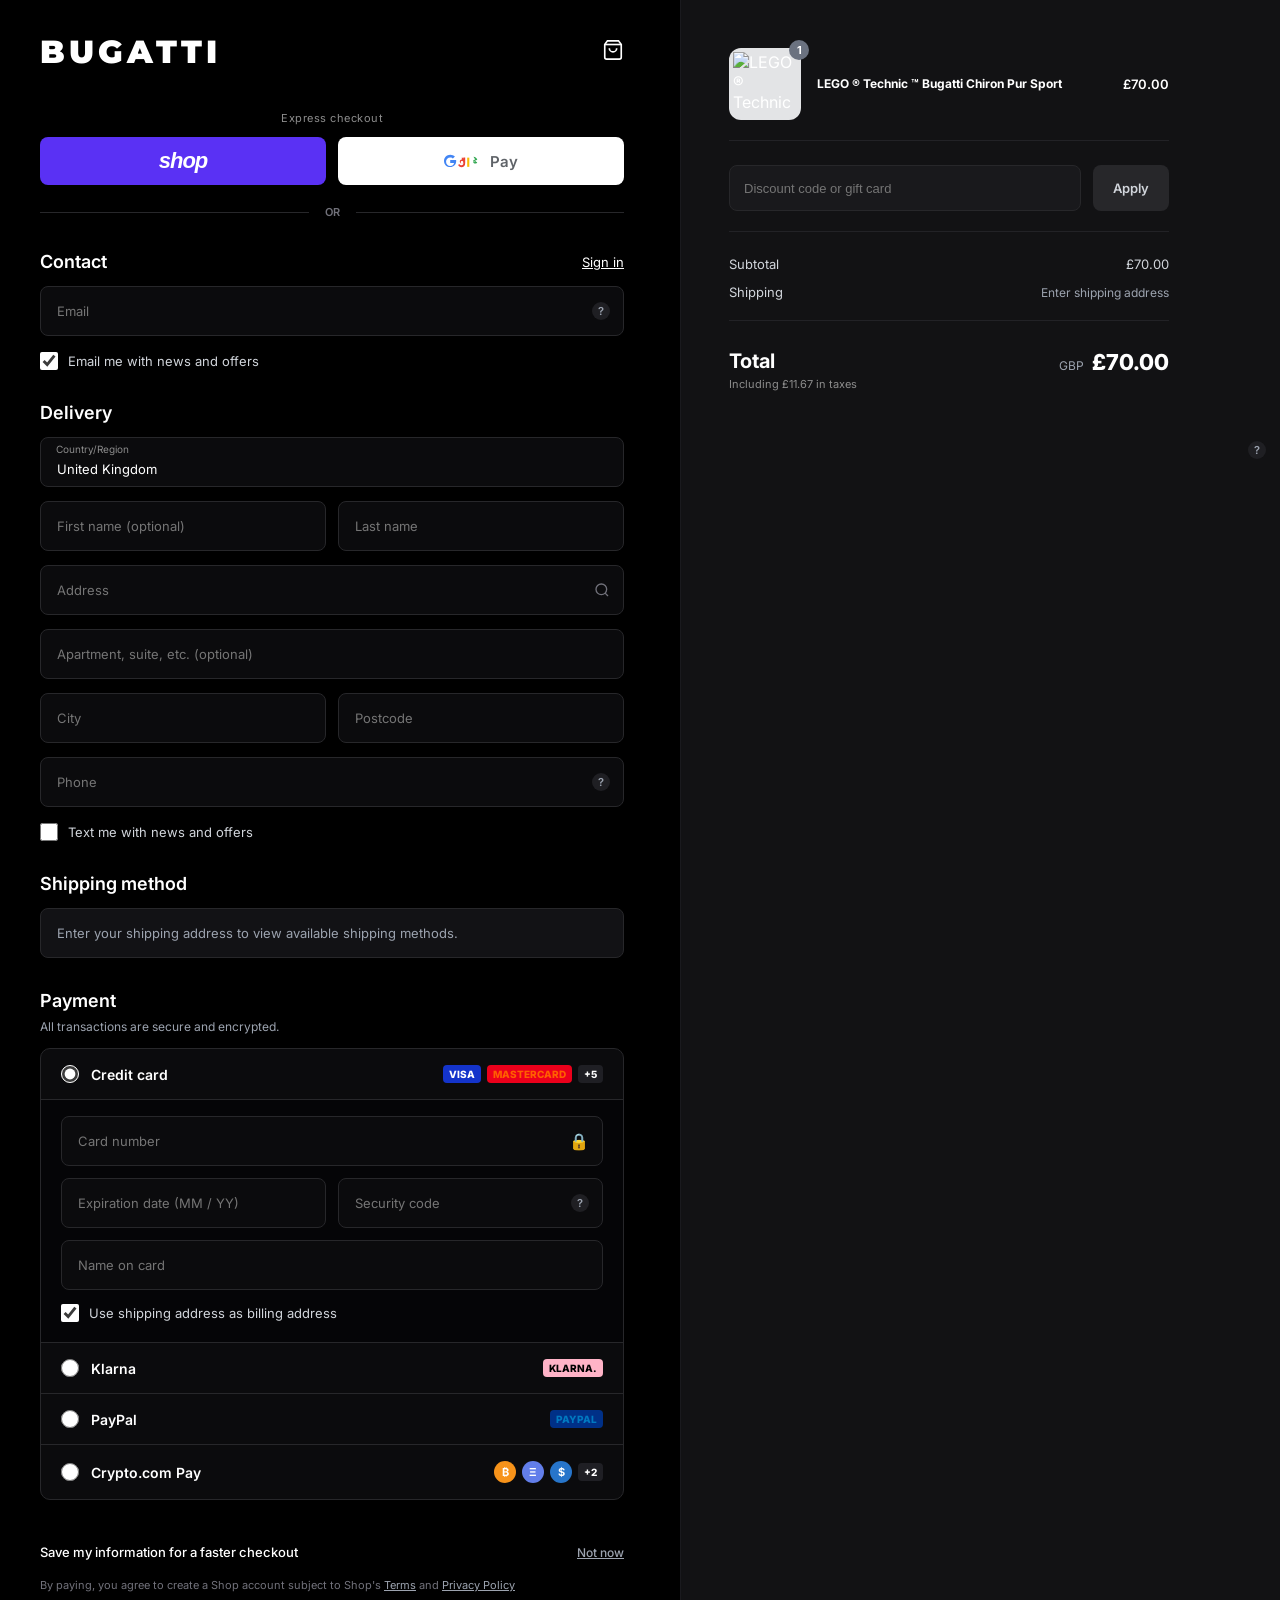
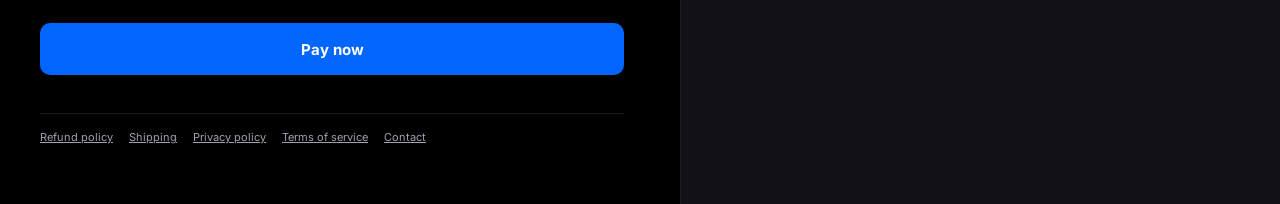
==== checkout.html @ eda36b37 "New" ====
<!DOCTYPE html>
<html lang="en">
<head>
  <meta charset="UTF-8">
  <meta name="viewport" content="width=device-width, initial-scale=1.0">
  <title>Checkout - BUGATTI Store</title>
  <link rel="preconnect" href="https://fonts.googleapis.com">
  <link rel="preconnect" href="https://fonts.gstatic.com" crossorigin>
  <link href="https://fonts.googleapis.com/css2?family=Inter:wght@300;400;500;600;700;800&family=Montserrat:wght@700;800;900&display=swap" rel="stylesheet">
  <link rel="stylesheet" href="checkout.css">
</head>
<body>
  <div class="checkout-layout">
    <!-- LEFT COLUMN: Checkout Form -->
    <main class="checkout-main">
      <div class="checkout-header">
        <a href="index.html" class="logo">BUGATTI</a>
        <a href="index.html" class="cart-bag-icon" title="Return to store">
          <svg width="22" height="22" viewBox="0 0 24 24" fill="none" stroke="currentColor" stroke-width="1.8">
            <path d="M6 2L3 6v14a2 2 0 0 0 2 2h14a2 2 0 0 0 2-2V6l-3-4z"></path>
            <line x1="3" y1="6" x2="21" y2="6"></line>
            <path d="M16 10a4 4 0 0 1-8 0"></path>
          </svg>
        </a>
      </div>

      <!-- Express Checkout -->
      <section class="express-checkout-section">
        <div class="express-title">Express checkout</div>
        <div class="express-buttons">
          <button class="btn-express btn-shop">
            <span>shop</span>
          </button>
          <button class="btn-express btn-gpay">
            <svg width="42" height="18" viewBox="0 0 42 18">
              <path fill="#4285F4" d="M6.22 8.41v2.54h3.81c-.16 1.04-1.21 3.03-3.81 3.03-2.29 0-4.16-1.9-4.16-4.24s1.87-4.24 4.16-4.24c1.3 0 2.18.55 2.68 1.03l2.02-1.95C9.64 3.39 8.1 2.7 6.22 2.7 2.78 2.7 0 5.48 0 8.9s2.78 6.2 6.22 6.2c3.59 0 5.97-2.52 5.97-6.07 0-.41-.04-.72-.1-.99H6.22z"/>
              <path fill="#EA4335" d="M17.8 7.42c-1.12 0-2.02.85-2.02 2.05 0 1.18.9 2.05 2.02 2.05.62 0 1.25-.31 1.55-.78v.63c0 1.25-.76 1.93-1.85 1.93-.89 0-1.45-.63-1.67-1.17l-1.78.74c.51 1.22 1.86 2.36 3.45 2.36 2.01 0 3.7-1.18 3.7-4.12V5.62h-1.91v.78c-.35-.44-.95-.98-1.49-.98zm.22 1.63c.64 0 1.23.53 1.23 1.25 0 .73-.59 1.24-1.23 1.24-.65 0-1.25-.51-1.25-1.24 0-.74.6-1.25 1.25-1.25z"/>
              <path fill="#FBBC05" d="M25.3 5.62h-2.1v9.23h2.1V5.62z"/>
              <path fill="#34A853" d="M31.2 7.42c-1.17 0-2.14.93-2.14 2.05 0 1.11.96 2.05 2.14 2.05 1.14 0 1.81-.78 2.05-1.34l-1.73-.72c-.14.3-.43.71-.98.71-.56 0-1.02-.32-1.21-.77l3.96-1.64-.19-.44c-.35-.95-1.44-2.61-3.66-2.61zm.08 1.59c.43 0 .75.22.88.51l-2.09.87c.01-.73.53-1.38 1.21-1.38z"/>
            </svg>
            <span class="gpay-text">Pay</span>
          </button>
        </div>
        <div class="divider">
          <span>OR</span>
        </div>
      </section>

      <!-- Contact -->
      <section class="checkout-section">
        <div class="section-header">
          <h2>Contact</h2>
          <a href="#" class="link-signin">Sign in</a>
        </div>
        <div class="input-field">
          <input type="email" id="email" placeholder="Email" required>
          <span class="field-icon-help">?</span>
        </div>
        <label class="checkbox-label">
          <input type="checkbox" checked>
          <span>Email me with news and offers</span>
        </label>
      </section>

      <!-- Delivery -->
      <section class="checkout-section">
        <h2>Delivery</h2>
        <div class="input-field">
          <select id="country">
            <option value="UK">United Kingdom</option>
            <option value="US">United States</option>
            <option value="FR">France</option>
            <option value="DE">Germany</option>
            <option value="VN">Vietnam</option>
          </select>
          <label class="floating-label">Country/Region</label>
        </div>

        <div class="input-grid">
          <div class="input-field">
            <input type="text" placeholder="First name (optional)">
          </div>
          <div class="input-field">
            <input type="text" placeholder="Last name" required>
          </div>
        </div>

        <div class="input-field">
          <input type="text" placeholder="Address" required>
          <span class="field-icon-search">
            <svg width="16" height="16" viewBox="0 0 24 24" fill="none" stroke="currentColor" stroke-width="2">
              <circle cx="11" cy="11" r="8"></circle>
              <line x1="21" y1="21" x2="16.65" y2="16.65"></line>
            </svg>
          </span>
        </div>

        <div class="input-field">
          <input type="text" placeholder="Apartment, suite, etc. (optional)">
        </div>

        <div class="input-grid">
          <div class="input-field">
            <input type="text" placeholder="City" required>
          </div>
          <div class="input-field">
            <input type="text" placeholder="Postcode" required>
          </div>
        </div>

        <div class="input-field">
          <input type="tel" placeholder="Phone" required>
          <span class="field-icon-help">?</span>
        </div>

        <label class="checkbox-label">
          <input type="checkbox">
          <span>Text me with news and offers</span>
        </label>
      </section>

      <!-- Shipping Method -->
      <section class="checkout-section">
        <h2>Shipping method</h2>
        <div class="shipping-placeholder">
          Enter your shipping address to view available shipping methods.
        </div>
      </section>

      <!-- Payment -->
      <section class="checkout-section">
        <h2>Payment</h2>
        <p class="section-subtext">All transactions are secure and encrypted.</p>

        <div class="payment-options">
          <!-- Credit Card Option -->
          <div class="payment-accordion-item active">
            <label class="payment-header">
              <div class="payment-radio-title">
                <input type="radio" name="payment_method" value="credit_card" checked>
                <span>Credit card</span>
              </div>
              <div class="payment-brand-icons">
                <span class="card-badge visa">VISA</span>
                <span class="card-badge mc">mastercard</span>
                <span class="card-badge extra">+5</span>
              </div>
            </label>

            <div class="payment-body">
              <div class="input-field">
                <input type="text" placeholder="Card number" required>
                <span class="field-icon-lock">🔒</span>
              </div>
              <div class="input-grid">
                <div class="input-field">
                  <input type="text" placeholder="Expiration date (MM / YY)" required>
                </div>
                <div class="input-field">
                  <input type="text" placeholder="Security code" required>
                  <span class="field-icon-help">?</span>
                </div>
              </div>
              <div class="input-field">
                <input type="text" placeholder="Name on card" required>
              </div>

              <label class="checkbox-label">
                <input type="checkbox" checked>
                <span>Use shipping address as billing address</span>
              </label>
            </div>
          </div>

          <!-- Klarna Option -->
          <div class="payment-accordion-item">
            <label class="payment-header">
              <div class="payment-radio-title">
                <input type="radio" name="payment_method" value="klarna">
                <span>Klarna</span>
              </div>
              <div class="payment-brand-icons">
                <span class="card-badge klarna">Klarna.</span>
              </div>
            </label>
          </div>

          <!-- PayPal Option -->
          <div class="payment-accordion-item">
            <label class="payment-header">
              <div class="payment-radio-title">
                <input type="radio" name="payment_method" value="paypal">
                <span>PayPal</span>
              </div>
              <div class="payment-brand-icons">
                <span class="card-badge paypal">PayPal</span>
              </div>
            </label>
          </div>

          <!-- Crypto.com Pay Option -->
          <div class="payment-accordion-item">
            <label class="payment-header">
              <div class="payment-radio-title">
                <input type="radio" name="payment_method" value="crypto">
                <span>Crypto.com Pay</span>
              </div>
              <div class="payment-brand-icons">
                <span class="crypto-icon btc">₿</span>
                <span class="crypto-icon eth">Ξ</span>
                <span class="crypto-icon usdc">$</span>
                <span class="card-badge extra">+2</span>
              </div>
            </label>
          </div>
        </div>
      </section>

      <!-- Save Info & Pay Now -->
      <section class="checkout-section footer-actions">
        <div class="save-info-header">
          <span>Save my information for a faster checkout</span>
          <a href="#" class="link-notnow">Not now</a>
        </div>
        <p class="terms-text">By paying, you agree to create a Shop account subject to Shop's <a href="#">Terms</a> and <a href="#">Privacy Policy</a></p>

        <button class="btn-pay-now" id="pay-now-btn">Pay now</button>

        <footer class="policy-links">
          <a href="#">Refund policy</a>
          <a href="#">Shipping</a>
          <a href="#">Privacy policy</a>
          <a href="#">Terms of service</a>
          <a href="#">Contact</a>
        </footer>
      </section>
    </main>

    <!-- RIGHT COLUMN: Order Summary Side Panel -->
    <aside class="checkout-sidebar">
      <div class="sidebar-inner">
        <!-- Order Items List -->
        <div class="summary-items-list" id="summary-items-list">
          <div class="summary-item">
            <div class="summary-thumb-box">
              <img src="assets/lego_bugatti.jpg" alt="LEGO Technic Bugatti Chiron Pur Sport">
              <span class="summary-badge">1</span>
            </div>
            <div class="summary-item-title">
              LEGO ® Technic ™ Bugatti Chiron Pur Sport
            </div>
            <div class="summary-item-price">£70.00</div>
          </div>
        </div>

        <!-- Discount Code Input -->
        <div class="discount-wrapper">
          <input type="text" id="discount-code" placeholder="Discount code or gift card">
          <button class="btn-apply-discount" id="btn-apply-discount">Apply</button>
        </div>

        <!-- Cost Breakdown -->
        <div class="cost-breakdown">
          <div class="cost-row">
            <span>Subtotal</span>
            <span class="cost-val" id="summary-subtotal">£70.00</span>
          </div>
          <div class="cost-row">
            <span class="shipping-label-wrapper">
              Shipping <span class="field-icon-help">?</span>
            </span>
            <span class="cost-subtext">Enter shipping address</span>
          </div>
        </div>

        <div class="total-row">
          <div class="total-label-box">
            <span class="total-title">Total</span>
            <span class="tax-note" id="tax-note">Including £11.67 in taxes</span>
          </div>
          <div class="total-amount">
            <span class="currency-code">GBP</span>
            <span class="total-val" id="summary-total">£70.00</span>
          </div>
        </div>
      </div>
    </aside>
  </div>

  <script src="checkout.js"></script>
</body>
</html>
---- checkout.css ----
/* CHECKOUT PAGE STYLES */
* {
  margin: 0;
  padding: 0;
  box-sizing: border-box;
}

:root {
  --bg-left: #000000;
  --bg-right: #121214;
  --input-bg: #0b0b0d;
  --border-color: #27272a;
  --text-main: #ffffff;
  --text-muted: #9ca3af;
  --blue-primary: #0066ff;
  --font-main: 'Inter', -apple-system, BlinkMacSystemFont, sans-serif;
  --font-logo: 'Montserrat', sans-serif;
}

body {
  background-color: var(--bg-left);
  color: var(--text-main);
  font-family: var(--font-main);
  min-height: 100vh;
  -webkit-font-smoothing: antialiased;
}

a {
  color: inherit;
  text-decoration: none;
}

button {
  cursor: pointer;
  border: none;
  background: none;
  font-family: inherit;
  color: inherit;
}

/* LAYOUT */
.checkout-layout {
  display: flex;
  min-height: 100vh;
}

/* LEFT MAIN COLUMN */
.checkout-main {
  flex: 1.1;
  max-width: 680px;
  margin-left: auto;
  padding: 32px 56px 60px 40px;
  display: flex;
  flex-direction: column;
  gap: 32px;
}

.checkout-header {
  display: flex;
  align-items: center;
  justify-content: space-between;
  padding-bottom: 8px;
}

.logo {
  font-family: var(--font-logo);
  font-size: 32px;
  font-weight: 900;
  letter-spacing: 4px;
  color: #ffffff;
  text-transform: uppercase;
}

.cart-bag-icon {
  color: #ffffff;
  transition: opacity 0.2s ease;
}

.cart-bag-icon:hover {
  opacity: 0.7;
}

/* EXPRESS CHECKOUT */
.express-checkout-section {
  display: flex;
  flex-direction: column;
  align-items: center;
  gap: 12px;
}

.express-title {
  font-size: 11px;
  color: #8c8c8c;
  letter-spacing: 0.5px;
}

.express-buttons {
  width: 100%;
  display: grid;
  grid-template-columns: 1fr 1fr;
  gap: 12px;
}

.btn-express {
  height: 48px;
  border-radius: 8px;
  display: flex;
  align-items: center;
  justify-content: center;
  font-weight: 700;
  transition: opacity 0.2s ease;
}

.btn-express:hover {
  opacity: 0.9;
}

.btn-shop {
  background-color: #5a31f4;
  color: #ffffff;
  font-size: 22px;
  font-style: italic;
  font-family: sans-serif;
  letter-spacing: -1px;
}

.btn-gpay {
  background-color: #ffffff;
  color: #000000;
  display: flex;
  align-items: center;
  gap: 4px;
}

.gpay-text {
  font-size: 15px;
  font-weight: 600;
  color: #5f6368;
}

.divider {
  width: 100%;
  display: flex;
  align-items: center;
  margin-top: 8px;
}

.divider::before, .divider::after {
  content: '';
  flex: 1;
  height: 1px;
  background-color: #27272a;
}

.divider span {
  padding: 0 16px;
  font-size: 11px;
  color: #71717a;
  font-weight: 600;
}

/* CHECKOUT SECTIONS & FORM FIELDS */
.checkout-section {
  display: flex;
  flex-direction: column;
  gap: 14px;
}

.checkout-section h2 {
  font-size: 18px;
  font-weight: 600;
  color: #ffffff;
}

.section-header {
  display: flex;
  align-items: center;
  justify-content: space-between;
}

.link-signin {
  font-size: 13px;
  color: #ffffff;
  text-decoration: underline;
}

.section-subtext {
  font-size: 12px;
  color: var(--text-muted);
  margin-top: -6px;
}

/* INPUT STYLING */
.input-field {
  position: relative;
  width: 100%;
}

.input-field input, .input-field select {
  width: 100%;
  height: 50px;
  background-color: var(--input-bg);
  border: 1px solid var(--border-color);
  border-radius: 8px;
  padding: 0 16px;
  font-size: 13px;
  color: #ffffff;
  font-family: inherit;
  outline: none;
  transition: border-color 0.2s ease, box-shadow 0.2s ease;
}

.input-field input:focus, .input-field select:focus {
  border-color: #ffffff;
}

.input-field select {
  appearance: none;
  cursor: pointer;
}

.floating-label {
  position: absolute;
  top: 6px;
  left: 16px;
  font-size: 10px;
  color: #8c8c8c;
  pointer-events: none;
}

.input-field select + .floating-label {
  display: block;
}

.input-field select {
  padding-top: 14px;
}

.input-grid {
  display: grid;
  grid-template-columns: 1fr 1fr;
  gap: 12px;
}

/* Field Icons */
.field-icon-help {
  position: absolute;
  right: 14px;
  top: 50%;
  transform: translateY(-50%);
  width: 18px;
  height: 18px;
  border-radius: 50%;
  background-color: #1f1f23;
  color: #9ca3af;
  font-size: 11px;
  font-weight: 600;
  display: flex;
  align-items: center;
  justify-content: center;
  cursor: help;
}

.field-icon-search, .field-icon-lock {
  position: absolute;
  right: 14px;
  top: 50%;
  transform: translateY(-50%);
  color: #71717a;
  display: flex;
  align-items: center;
}

/* Checkbox Labels */
.checkbox-label {
  display: flex;
  align-items: center;
  gap: 10px;
  font-size: 13px;
  color: #d1d5db;
  cursor: pointer;
  margin-top: 2px;
}

.checkbox-label input[type="checkbox"] {
  width: 18px;
  height: 18px;
  accent-color: #ffffff;
  border-radius: 4px;
  cursor: pointer;
}

/* Shipping Placeholder Box */
.shipping-placeholder {
  background-color: #121215;
  border: 1px solid var(--border-color);
  border-radius: 8px;
  padding: 16px;
  font-size: 13px;
  color: var(--text-muted);
}

/* PAYMENT ACCORDION */
.payment-options {
  border: 1px solid var(--border-color);
  border-radius: 10px;
  overflow: hidden;
  display: flex;
  flex-direction: column;
  background-color: var(--input-bg);
}

.payment-accordion-item {
  border-bottom: 1px solid var(--border-color);
}

.payment-accordion-item:last-child {
  border-bottom: none;
}

.payment-header {
  padding: 16px 20px;
  display: flex;
  align-items: center;
  justify-content: space-between;
  cursor: pointer;
  user-select: none;
}

.payment-radio-title {
  display: flex;
  align-items: center;
  gap: 12px;
  font-size: 14px;
  font-weight: 600;
  color: #ffffff;
}

.payment-radio-title input[type="radio"] {
  width: 18px;
  height: 18px;
  accent-color: #ffffff;
  cursor: pointer;
}

.payment-brand-icons {
  display: flex;
  align-items: center;
  gap: 6px;
}

.card-badge {
  padding: 3px 6px;
  border-radius: 4px;
  font-size: 10px;
  font-weight: 800;
  text-transform: uppercase;
  background-color: #1f1f24;
  color: #ffffff;
}

.card-badge.visa {
  background-color: #1434cb;
  color: #ffffff;
}

.card-badge.mc {
  background-color: #eb001b;
  color: #ff5f00;
}

.card-badge.klarna {
  background-color: #ffb3c7;
  color: #000000;
}

.card-badge.paypal {
  background-color: #003087;
  color: #0079c1;
}

.crypto-icon {
  width: 22px;
  height: 22px;
  border-radius: 50%;
  display: flex;
  align-items: center;
  justify-content: center;
  font-size: 11px;
  font-weight: 700;
}

.crypto-icon.btc { background-color: #f7931a; color: #fff; }
.crypto-icon.eth { background-color: #627eea; color: #fff; }
.crypto-icon.usdc { background-color: #2775ca; color: #fff; }

.payment-body {
  padding: 16px 20px 20px 20px;
  background-color: #050507;
  border-top: 1px solid var(--border-color);
  display: flex;
  flex-direction: column;
  gap: 12px;
}

.payment-accordion-item:not(.active) .payment-body {
  display: none;
}

/* FOOTER ACTIONS & BUTTONS */
.footer-actions {
  margin-top: 12px;
}

.save-info-header {
  display: flex;
  align-items: center;
  justify-content: space-between;
  font-size: 13px;
  color: #ffffff;
  font-weight: 500;
}

.link-notnow {
  color: #9ca3af;
  text-decoration: underline;
  font-size: 12px;
}

.terms-text {
  font-size: 11px;
  color: #71717a;
  line-height: 1.4;
  margin-top: 4px;
}

.terms-text a {
  text-decoration: underline;
  color: #9ca3af;
}

.btn-pay-now {
  width: 100%;
  height: 52px;
  background-color: var(--blue-primary);
  color: #ffffff;
  font-size: 15px;
  font-weight: 700;
  border-radius: 10px;
  margin-top: 16px;
  transition: background 0.2s ease, transform 0.15s ease;
}

.btn-pay-now:hover {
  background-color: #0052cc;
  transform: translateY(-1px);
}

.policy-links {
  display: flex;
  align-items: center;
  gap: 16px;
  margin-top: 24px;
  padding-top: 16px;
  border-top: 1px solid #18181b;
  flex-wrap: wrap;
}

.policy-links a {
  font-size: 11px;
  color: #9ca3af;
  text-decoration: underline;
}

/* RIGHT SIDEBAR - ORDER SUMMARY */
.checkout-sidebar {
  flex: 0.9;
  background-color: var(--bg-right);
  border-left: 1px solid #1a1a1e;
  padding: 48px 48px 60px 48px;
}

.sidebar-inner {
  max-width: 440px;
  display: flex;
  flex-direction: column;
  gap: 24px;
}

.summary-items-list {
  display: flex;
  flex-direction: column;
  gap: 16px;
  padding-bottom: 20px;
  border-bottom: 1px solid #222226;
}

.summary-item {
  display: flex;
  align-items: center;
  justify-content: space-between;
  gap: 16px;
}

.summary-thumb-box {
  position: relative;
  width: 72px;
  height: 72px;
  background-color: #e3e4e6;
  border-radius: 12px;
  padding: 4px;
  display: flex;
  align-items: center;
  justify-content: center;
  flex-shrink: 0;
}

.summary-thumb-box img {
  max-width: 100%;
  max-height: 100%;
  object-fit: contain;
}

.summary-badge {
  position: absolute;
  top: -8px;
  right: -8px;
  width: 20px;
  height: 20px;
  border-radius: 50%;
  background-color: #6b7280;
  color: #ffffff;
  font-size: 11px;
  font-weight: 700;
  display: flex;
  align-items: center;
  justify-content: center;
}

.summary-item-title {
  flex: 1;
  font-size: 12px;
  font-weight: 700;
  color: #ffffff;
  line-height: 1.35;
}

.summary-item-price {
  font-size: 13px;
  font-weight: 600;
  color: #ffffff;
}

/* Discount Input */
.discount-wrapper {
  display: flex;
  align-items: center;
  gap: 12px;
  padding-bottom: 20px;
  border-bottom: 1px solid #222226;
}

.discount-wrapper input {
  flex: 1;
  height: 46px;
  background-color: #19191c;
  border: 1px solid var(--border-color);
  border-radius: 8px;
  padding: 0 14px;
  font-size: 13px;
  color: #ffffff;
  outline: none;
}

.discount-wrapper input:focus {
  border-color: #ffffff;
}

.btn-apply-discount {
  height: 46px;
  padding: 0 20px;
  background-color: #27272a;
  color: #d1d5db;
  font-size: 13px;
  font-weight: 600;
  border-radius: 8px;
  transition: background 0.2s ease, color 0.2s ease;
}

.btn-apply-discount:hover {
  background-color: #3f3f46;
  color: #ffffff;
}

/* Cost Breakdown */
.cost-breakdown {
  display: flex;
  flex-direction: column;
  gap: 12px;
  padding-bottom: 20px;
  border-bottom: 1px solid #222226;
}

.cost-row {
  display: flex;
  align-items: center;
  justify-content: space-between;
  font-size: 13px;
  color: #d1d5db;
}

.cost-subtext {
  font-size: 12px;
  color: var(--text-muted);
}

.shipping-label-wrapper {
  display: flex;
  align-items: center;
  gap: 6px;
}

/* Total Row */
.total-row {
  display: flex;
  align-items: flex-start;
  justify-content: space-between;
  padding-top: 4px;
}

.total-label-box {
  display: flex;
  flex-direction: column;
  gap: 4px;
}

.total-title {
  font-size: 20px;
  font-weight: 700;
  color: #ffffff;
}

.tax-note {
  font-size: 11px;
  color: #8c8c8c;
}

.total-amount {
  display: flex;
  align-items: baseline;
  gap: 8px;
}

.currency-code {
  font-size: 12px;
  color: var(--text-muted);
}

.total-val {
  font-size: 22px;
  font-weight: 800;
  color: #ffffff;
}

/* RESPONSIVE */
@media (max-width: 1024px) {
  .checkout-layout {
    flex-direction: column-reverse;
  }
  .checkout-main {
    max-width: 100%;
    padding: 24px;
  }
  .checkout-sidebar {
    width: 100%;
    padding: 24px;
  }
}
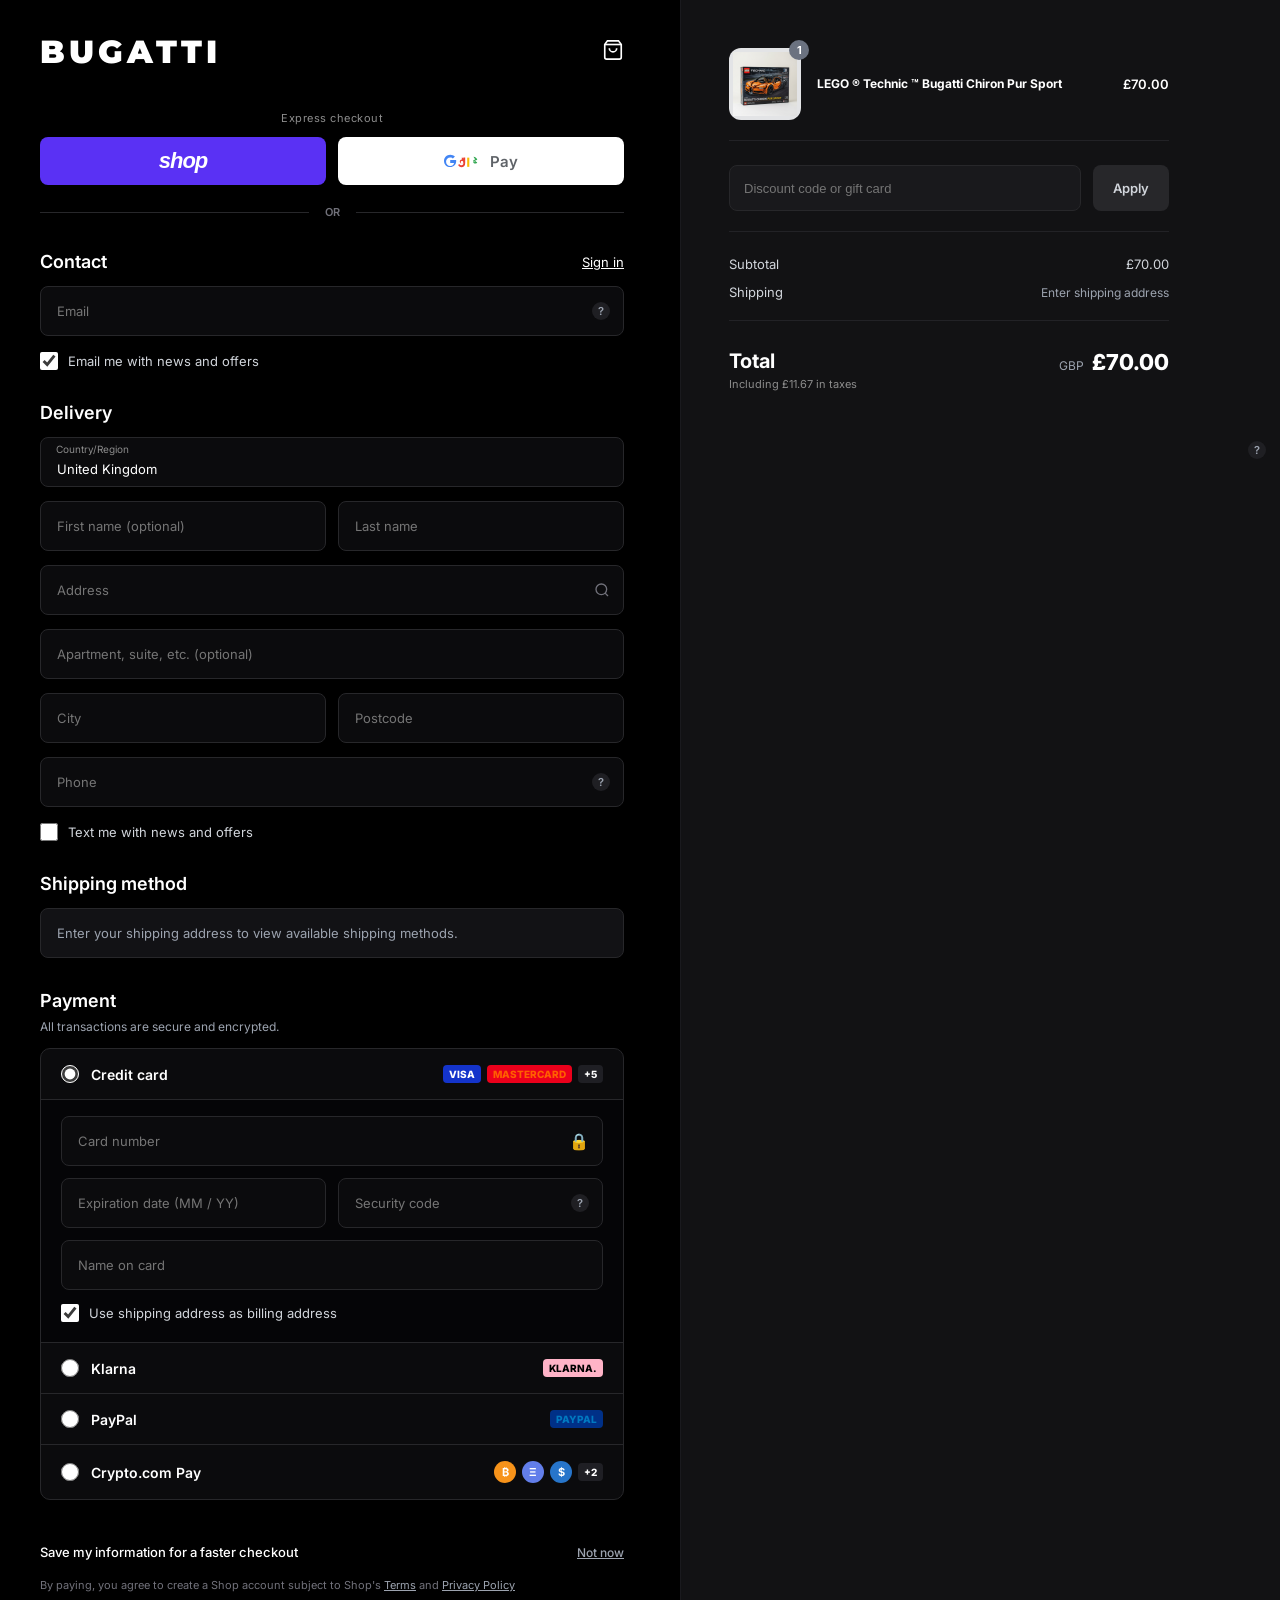
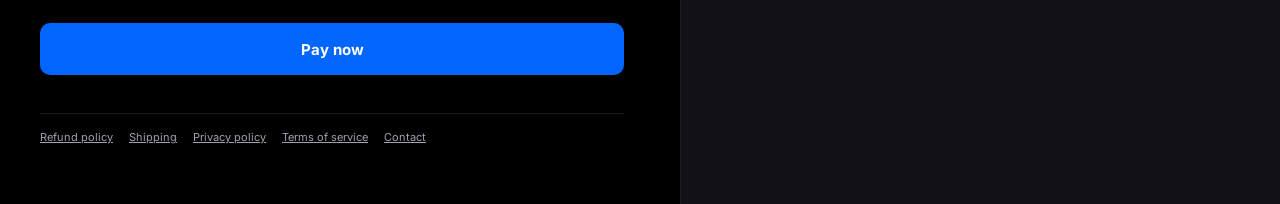
==== commit 1f4d35d5: "new" ====
--- a/checkout.html
+++ b/checkout.html
@@ -78,15 +78,15 @@
 
         <div class="input-grid">
           <div class="input-field">
-            <input type="text" placeholder="First name (optional)">
-          </div>
-          <div class="input-field">
-            <input type="text" placeholder="Last name" required>
-          </div>
-        </div>
-
-        <div class="input-field">
-          <input type="text" placeholder="Address" required>
+            <input type="text" id="first-name" placeholder="First name (optional)">
+          </div>
+          <div class="input-field">
+            <input type="text" id="last-name" placeholder="Last name" required>
+          </div>
+        </div>
+
+        <div class="input-field">
+          <input type="text" id="address" placeholder="Address" required>
           <span class="field-icon-search">
             <svg width="16" height="16" viewBox="0 0 24 24" fill="none" stroke="currentColor" stroke-width="2">
               <circle cx="11" cy="11" r="8"></circle>
@@ -96,20 +96,20 @@
         </div>
 
         <div class="input-field">
-          <input type="text" placeholder="Apartment, suite, etc. (optional)">
+          <input type="text" id="apt" placeholder="Apartment, suite, etc. (optional)">
         </div>
 
         <div class="input-grid">
           <div class="input-field">
-            <input type="text" placeholder="City" required>
-          </div>
-          <div class="input-field">
-            <input type="text" placeholder="Postcode" required>
-          </div>
-        </div>
-
-        <div class="input-field">
-          <input type="tel" placeholder="Phone" required>
+            <input type="text" id="city" placeholder="City" required>
+          </div>
+          <div class="input-field">
+            <input type="text" id="postcode" placeholder="Postcode" required>
+          </div>
+        </div>
+
+        <div class="input-field">
+          <input type="tel" id="phone" placeholder="Phone" required>
           <span class="field-icon-help">?</span>
         </div>
 
--- a/checkout.css
+++ b/checkout.css
@@ -676,3 +676,150 @@
     padding: 24px;
   }
 }
+
+/* ORDER SUCCESS MODAL */
+.order-success-backdrop {
+  position: fixed;
+  top: 0;
+  left: 0;
+  width: 100%;
+  height: 100%;
+  background: rgba(0, 0, 0, 0.8);
+  backdrop-filter: blur(8px);
+  z-index: 9998;
+  opacity: 0;
+  transition: opacity 0.3s ease;
+}
+
+.order-success-backdrop.open {
+  opacity: 1;
+}
+
+.order-success-modal {
+  position: fixed;
+  top: 50%;
+  left: 50%;
+  transform: translate(-50%, -45%) scale(0.95);
+  width: 90%;
+  max-width: 480px;
+  background: #0f1015;
+  border: 1px solid rgba(255, 255, 255, 0.15);
+  box-shadow: 0 25px 50px -12px rgba(0, 0, 0, 0.7), 0 0 30px rgba(59, 130, 246, 0.15);
+  border-radius: 18px;
+  padding: 32px 28px;
+  z-index: 9999;
+  text-align: center;
+  opacity: 0;
+  transition: transform 0.3s cubic-bezier(0.16, 1, 0.3, 1), opacity 0.3s ease;
+}
+
+.order-success-modal.open {
+  opacity: 1;
+  transform: translate(-50%, -50%) scale(1);
+}
+
+.success-icon-badge {
+  width: 68px;
+  height: 68px;
+  background: rgba(34, 197, 94, 0.12);
+  border: 1px solid rgba(34, 197, 94, 0.3);
+  border-radius: 50%;
+  display: flex;
+  align-items: center;
+  justify-content: center;
+  margin: 0 auto 20px;
+}
+
+.success-title {
+  font-family: 'Montserrat', sans-serif;
+  font-size: 22px;
+  font-weight: 800;
+  color: #ffffff;
+  margin-bottom: 8px;
+}
+
+.success-subtitle {
+  font-size: 14px;
+  color: #9ca3af;
+  margin-bottom: 24px;
+  line-height: 1.5;
+}
+
+.success-order-box {
+  background: #171821;
+  border: 1px solid rgba(255, 255, 255, 0.08);
+  border-radius: 12px;
+  padding: 16px 20px;
+  margin-bottom: 24px;
+  display: flex;
+  flex-direction: column;
+  gap: 12px;
+  text-align: left;
+}
+
+.success-order-row {
+  display: flex;
+  justify-content: space-between;
+  align-items: center;
+  font-size: 13px;
+  color: #9ca3af;
+}
+
+.order-highlight {
+  color: #3b82f6;
+  font-weight: 700;
+  letter-spacing: 0.5px;
+}
+
+.tracking-highlight {
+  color: #f59e0b;
+  font-family: monospace;
+  font-size: 13px;
+}
+
+.success-actions {
+  display: flex;
+  flex-direction: column;
+  gap: 10px;
+}
+
+.btn-success-primary {
+  width: 100%;
+  padding: 14px;
+  background: #3b82f6;
+  color: #ffffff;
+  border: none;
+  border-radius: 10px;
+  font-weight: 700;
+  font-size: 14px;
+  cursor: pointer;
+  display: flex;
+  align-items: center;
+  justify-content: center;
+  gap: 8px;
+  transition: all 0.2s ease;
+  box-shadow: 0 4px 14px rgba(59, 130, 246, 0.35);
+}
+
+.btn-success-primary:hover {
+  background: #2563eb;
+  transform: translateY(-1px);
+}
+
+.btn-success-secondary {
+  width: 100%;
+  padding: 12px;
+  background: transparent;
+  color: #9ca3af;
+  border: 1px solid rgba(255, 255, 255, 0.12);
+  border-radius: 10px;
+  font-weight: 600;
+  font-size: 13px;
+  cursor: pointer;
+  transition: all 0.2s ease;
+}
+
+.btn-success-secondary:hover {
+  color: #ffffff;
+  border-color: rgba(255, 255, 255, 0.3);
+}
